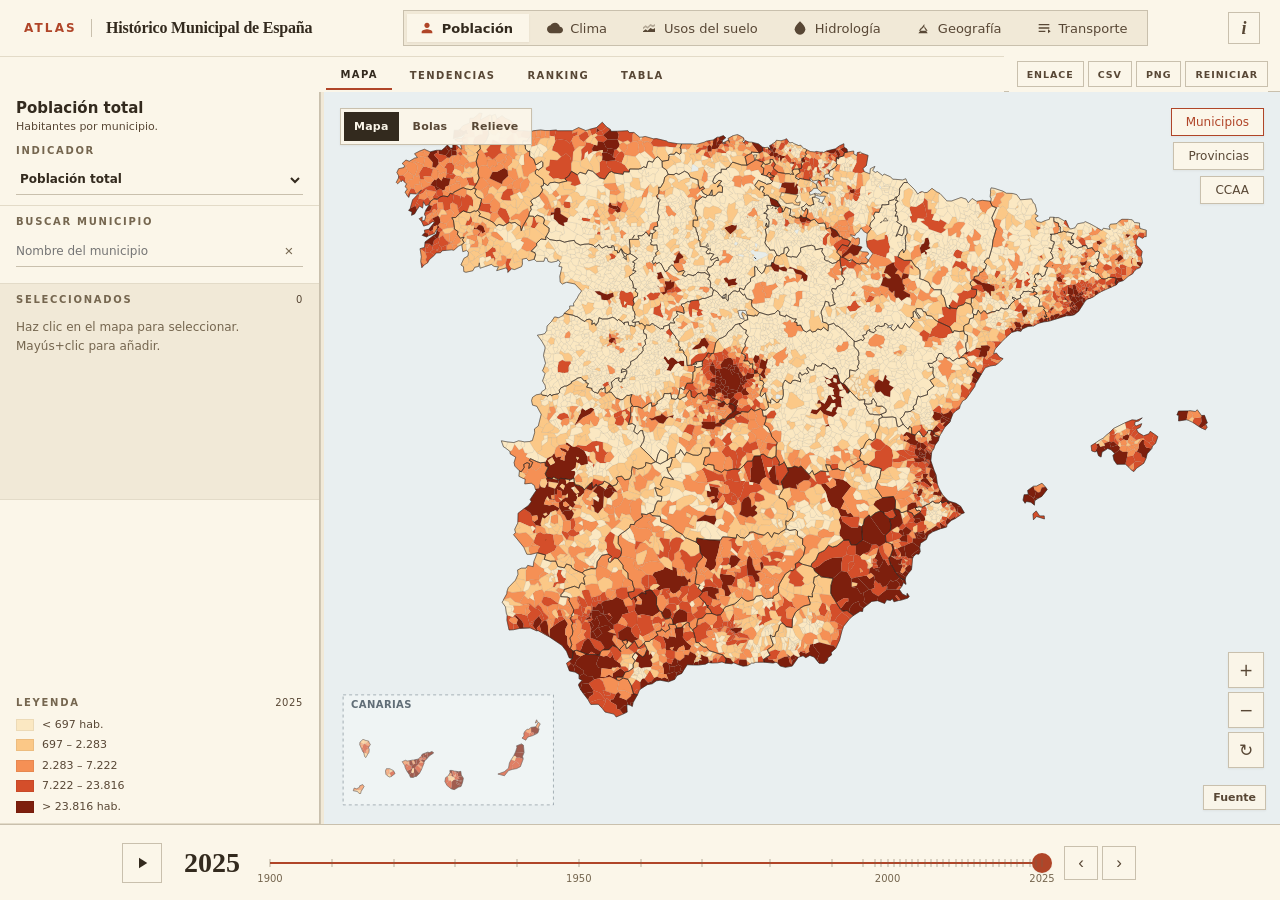
==== visor.html @ b4d03bad "Update spain_municipal from OneDrive (sprint visores 2026-09) Co-Authored-By: Claude Opus 5 (1M cont" ====
<!DOCTYPE html>
<html lang="es">
<head>
<meta charset="UTF-8">
<meta name="robots" content="noindex,nofollow,noarchive">
<meta name="viewport" content="width=device-width, initial-scale=1.0">
<title>Atlas Histórico Municipal de España</title>
<link rel="icon" href="data:,">
<link rel="stylesheet" href="css/styles.css?v=20260906i">
<script src="vendor/d3.v7.min.js?v=20260906i"></script>
<script src="vendor/topojson-client.min.js?v=20260906i"></script>
</head>
<body>

<!-- Top bar with category tabs -->
<header class="topbar">
    <div class="topbar-left">
        <div class="brand">
            <span class="brand-mark">ATLAS</span>
            <span class="brand-divider"></span>
            <span class="brand-title">Histórico Municipal de España</span>
        </div>
    </div>

    <div class="topbar-center">
        <div class="cat-tabs" id="cat-tabs"></div>
    </div>

    <nav class="topbar-nav" aria-label="Vistas del atlas">
        <button class="nav-btn active" data-tab="map">Mapa</button>
        <button class="nav-btn" data-tab="trends">Tendencias</button>
        <button class="nav-btn" data-tab="ranking">Ranking</button>
        <button class="nav-btn" data-tab="table">Tabla</button>
    </nav>
    <div class="topbar-actions" aria-label="Compartir y exportar">
        <button class="act-btn" id="act-link" type="button" title="Copiar enlace a esta vista (indicador, a&ntilde;o, territorio)">Enlace</button>
        <button class="act-btn" id="act-csv" type="button" title="Descargar en CSV los datos de la vista actual">CSV</button>
        <button class="act-btn" id="act-png" type="button" title="Descargar en PNG el mapa o gr&aacute;fico actual">PNG</button>
        <button class="act-btn" id="act-reset" type="button" title="Volver al estado inicial del atlas">Reiniciar</button>
    </div>
    <button class="info-btn" data-tab="about" type="button" aria-label="Informaci&oacute;n" title="Informaci&oacute;n">i</button>
</header>

<!-- Main layout: sidebar + map -->
<div class="layout">

    <!-- Sidebar -->
    <aside class="sidebar">

        <button class="sheet-toggle" id="sheet-toggle" type="button" aria-expanded="true">Panel de indicadores</button>

        <!-- Indicator list (dynamic per category) -->
        <div class="sidebar-section indicator-section">
            <div class="indicator-name" id="indicator-name">Población total</div>
            <div class="indicator-desc" id="indicator-desc">Habitantes por municipio según censo decenal.</div>
            <div class="kicker">Indicador</div>
            <div class="indicator-list" id="indicator-list"></div>
        </div>

        <div class="sidebar-section search-section">
            <div class="kicker">Buscar municipio</div>
            <div class="muni-search-box">
                <input id="muni-search" type="search" placeholder="Nombre del municipio" autocomplete="off">
                <button id="muni-search-clear" type="button" aria-label="Limpiar b&uacute;squeda">&times;</button>
            </div>
            <div class="muni-search-results" id="muni-search-results"></div>
        </div>

        <!-- Legend -->
        <div class="sidebar-section legend-section" id="legend-section">
            <div class="kicker">Leyenda <span class="kicker-soft" id="legend-year">2011</span></div>
            <div class="legend" id="legend"></div>
        </div>

        <!-- Selection panel -->
        <div class="sidebar-section selection-panel">
            <div class="kicker">
                <span>Seleccionados</span>
                <span class="kicker-soft" id="selection-count">0</span>
            </div>
            <div class="selection-help" id="selection-help">
                Haz clic en el mapa para seleccionar.<br>Mayús+clic para añadir.
            </div>
            <div class="selection-list" id="selection-list"></div>
            <svg class="sel-chart" id="sel-chart"></svg>
            <button class="clear-btn" id="clear-btn" style="display:none">Limpiar selección</button>
        </div>

        <div class="sidebar-section sidebar-footer">
            <div class="source" id="source-footer">
                Fuente: Goerlich &amp; Mas (Ivie–Valencia).<br>
                Series homogéneas 1900–2011.
            </div>
        </div>
    </aside>

    <div class="sidebar-resizer" id="sidebar-resizer" aria-hidden="true"></div>

    <!-- Map -->
    <main class="map-area">
        <svg class="map" id="map"></svg>
        <div class="map-3d" id="map-3d" aria-hidden="true"></div>

        <!-- Loading overlay with progress -->
        <div class="loading" id="loading">
            <div class="loading-title">Atlas Histórico Municipal</div>
            <div class="loading-status" id="loading-status">Cargando datos…</div>
            <div class="loading-bar"><div class="loading-bar-fill" id="loading-bar-fill"></div></div>
        </div>

        <div class="tooltip" id="tooltip"></div>
        <div class="map-source-trigger" id="map-source-trigger" tabindex="0">
            <span>Fuente</span>
            <div class="map-source-panel" id="map-source-panel"></div>
        </div>

        <div class="visual-controls" aria-label="Forma de visualizaci&oacute;n">
            <button class="visual-btn active" id="btn-visual-choropleth" type="button" title="Mapa de pol&iacute;gonos">Mapa</button>
            <button class="visual-btn" id="btn-visual-bubbles" type="button" title="Bolas sin solape">Bolas</button>
            <button class="visual-btn" id="btn-visual-relief" type="button" title="Relieve">Relieve</button>
        </div>

        <div class="zoom-controls" aria-label="Zoom del mapa">
            <button class="zoom-btn" id="zoom-in" type="button" aria-label="Acercar" title="Acercar">+</button>
            <button class="zoom-btn" id="zoom-out" type="button" aria-label="Alejar" title="Alejar">&minus;</button>
            <button class="zoom-btn" id="zoom-reset" type="button" aria-label="Ver toda Espa&ntilde;a" title="Ver toda Espa&ntilde;a">&#8635;</button>
        </div>

        <!-- Map level toggles (bottom-right) -->
        <div class="map-controls">
            <button class="map-btn active" id="btn-mun">Municipios</button>
            <button class="map-btn" id="btn-prov">Provincias</button>
            <button class="map-btn" id="btn-ccaa">CCAA</button>
        </div>
    </main>
</div>

<section class="data-view" id="data-view" aria-label="Vistas anal&iacute;ticas">
    <div class="data-shell">
        <div class="data-head">
            <div class="data-head-main">
                <div class="data-title-row">
                    <div class="kicker data-inline-kicker" id="data-view-kicker">Vista</div>
                    <h1 id="data-view-title">Tendencias</h1>
                    <p id="data-view-desc">Selecciona uno o varios municipios para comparar su evoluci&oacute;n hist&oacute;rica.</p>
                </div>
            </div>
            <div class="data-selection-summary" id="data-selection-summary">Sin municipios seleccionados</div>
        </div>

        <div class="data-panel active" id="panel-trends">
            <div class="trend-workspace" id="trend-workspace">
                <div class="trend-main">
                    <svg class="trend-chart" id="trend-chart"></svg>
                    <div class="data-empty" id="trend-empty">Busca o selecciona municipios en el mapa para ver su evoluci&oacute;n hist&oacute;rica.</div>
                </div>
                <aside class="trend-sidebar" id="trend-sidebar">
                    <button class="trend-sidebar-toggle" id="trend-sidebar-toggle" type="button" aria-label="Ocultar controles" title="Ocultar controles">
                        <span class="toggle-open">Controles</span>
                        <span class="toggle-closed">Opciones</span>
                    </button>
                    <div class="trend-controls" id="trend-controls">
                        <div class="trend-control-block trend-search-block">
                            <div class="kicker">Municipios</div>
                            <div class="muni-search-box compact">
                                <input id="trend-muni-search" type="search" placeholder="Buscar y a&ntilde;adir municipio" autocomplete="off">
                                <button id="trend-muni-search-clear" type="button" aria-label="Limpiar b&uacute;squeda">&times;</button>
                            </div>
                            <div class="muni-search-results trend-search-results" id="trend-muni-results"></div>
                        </div>
                        <div class="trend-control-block trend-indicators-block">
                            <div class="kicker">Indicadores</div>
                            <div class="trend-chip-row" id="trend-indicator-chips"></div>
                        </div>
                        <div class="trend-control-block" id="trend-climate-controls"></div>
                        <div class="trend-control-block" id="trend-land-metric"></div>
                        <div class="trend-control-block" id="trend-layout-controls"></div>
                        <div class="trend-selected-strip" id="trend-selected-munis"></div>
                    </div>
                </aside>
            </div>
        </div>

        <div class="data-panel" id="panel-ranking">
            <div class="data-table-wrap" id="ranking-table"></div>
        </div>

        <div class="data-panel" id="panel-table">
            <div class="data-table-wrap" id="series-table"></div>
        </div>
    </div>
</section>

<!-- Time bar at bottom -->
<footer class="timebar">
    <div class="timebar-inner">
        <button class="play-btn" id="play-btn" aria-label="Reproducir">
            <svg viewBox="0 0 24 24" width="18" height="18"><path d="M8 5v14l11-7z" fill="currentColor"/></svg>
        </button>
        <div class="timebar-year-label" id="timebar-year">2011</div>
        <div class="timeline" id="timeline">
            <div class="timeline-track"></div>
            <div class="timeline-fill" id="timeline-fill"></div>
            <div class="timeline-handle" id="timeline-handle"></div>
            <div class="timeline-ticks" id="timeline-ticks"></div>
        </div>
        <div class="year-step">
            <button class="year-step-btn" id="year-prev" type="button" aria-label="A&ntilde;o anterior" title="A&ntilde;o anterior">&lsaquo;</button>
            <button class="year-step-btn" id="year-next" type="button" aria-label="A&ntilde;o siguiente" title="A&ntilde;o siguiente">&rsaquo;</button>
        </div>
        <div class="timebar-spacer"></div>
    </div>
</footer>

<section class="about-view" id="about-view" aria-label="Informaci&oacute;n del atlas">
    <div class="about-shell">
        <div class="about-intro">
            <div>
                <div class="kicker">Sobre el visor</div>
                <h1>Atlas Hist&oacute;rico Municipal de Espa&ntilde;a</h1>
                <p>Recurso docente y divulgativo, en construcci&oacute;n, para explorar cambios demogr&aacute;ficos, ambientales, territoriales y de infraestructura hist&oacute;rica con alta resoluci&oacute;n espacial. Tambi&eacute;n sirve como laboratorio de an&aacute;lisis cuantitativo hist&oacute;rico y revisi&oacute;n visual de fuentes municipales.</p>
            </div>
            <button class="about-back" type="button" data-tab="map">Volver al mapa</button>
        </div>

        <div class="about-note">
            <strong>Recurso docente y divulgativo desarrollado por Juan Infante-Amate</strong>, Departamento de Historia Econ&oacute;mica, Universidad de Granada. El objetivo original es docente: facilitar la lectura territorial de largo plazo sin sustituir la consulta cr&iacute;tica de las fuentes originales. Si detectas errores, lagunas o quieres proponer nuevos datos municipales, contacta con el autor para incorporarlos a futuras versiones.
        </div>

        <div class="method-panel">
            <div class="method-heading">Fuentes principales</div>
            <div class="method-row">
                <strong>Poblaci&oacute;n y l&iacute;mites</strong>
                <span><strong>Goerlich &amp; Mas / BBVA-Ivie</strong> para series homog&eacute;neas 1900-2011, completadas con <strong>Padr&oacute;n Continuo del INE</strong> hasta 2025. Las capas provincial y auton&oacute;mica se reconstruyen desde la malla municipal actual para evitar huecos por segregaciones recientes.</span>
            </div>
            <div class="method-row">
                <strong>Clima, hidrolog&iacute;a y geograf&iacute;a</strong>
                <span>Variables de <strong>HistoReCo</strong> y elaboraciones municipales asociadas: precipitaci&oacute;n, temperatura, SPEI, hidrolog&iacute;a, altitud, rugosidad, distancias y otros indicadores territoriales.</span>
            </div>
            <div class="method-row">
                <strong>Uso del suelo</strong>
                <span>Capas hist&oacute;ricas <strong>HYDE + LUH2</strong> agregadas a municipio: cultivos, pastos, urbano, bosque y otros usos. Las superficies se suman al pasar a provincias y CCAA.</span>
            </div>
            <div class="method-row">
                <strong>Infraestructuras</strong>
                <span>Transporte separa los <strong>trazados</strong> visibles de calzadas romanas y ferrocarriles de los <strong>indicadores de distancia</strong> a esas redes. Los trazados se leen de <strong>calzadas_romanas.geojson</strong>, <strong>ferrocarril_iberico.geojson</strong>, <strong>ferrocarril_estrecho.geojson</strong> y <strong>ferrocarril_ave.geojson</strong>.</span>
            </div>
        </div>

        <div class="method-panel">
            <div class="method-heading">Información por indicador</div>
            <div class="indicator-info-grid" id="about-indicator-grid"></div>
        </div>

        <div class="about-grid">
            <article class="about-box">
                <div class="about-box-kicker">Metodolog&iacute;a</div>
                <h2>Agregaci&oacute;n territorial</h2>
                <p>Los stocks se suman; porcentajes y distancias se agregan como medias; densidad y cambio poblacional se recalculan con poblaci&oacute;n y &aacute;rea agregadas. Provincias y CCAA se dibujan desde los municipios para que el contorno sea consistente.</p>
            </article>
            <article class="about-box">
                <div class="about-box-kicker">Cobertura</div>
                <h2>Lagunas y municipios recientes</h2>
                <p>Algunos municipios de creaci&oacute;n reciente tienen huecos en a&ntilde;os anteriores. Para indicadores continuos el visor usa el valor observado m&aacute;s cercano cuando no hay interpolaci&oacute;n posible, evitando falsos agujeros visuales; para an&aacute;lisis fino conviene revisar la fecha de creaci&oacute;n municipal.</p>
            </article>
            <article class="about-box">
                <div class="about-box-kicker">Cita sugerida</div>
                <h2>Uso de la herramienta</h2>
                <p>Infante-Amate, J. (2026). <em>Atlas Hist&oacute;rico Municipal de Espa&ntilde;a</em>. Universidad de Granada. Citar tambi&eacute;n las fuentes originales de cada indicador cuando se usen datos o gr&aacute;ficos.</p>
            </article>
            <article class="about-box">
                <div class="about-box-kicker">Pr&oacute;ximas vistas</div>
                <h2>Gr&aacute;ficas y facets</h2>
                <p>La base puede extenderse con climogramas, gr&aacute;ficas temporales, facets por territorio, rankings y paneles comparativos siguiendo el patr&oacute;n del visor de Andaluc&iacute;a.</p>
            </article>
        </div>
    </div>
</section>

<script type="module" src="js/app.js?v=20260906i"></script>
</body>
</html>
---- css/styles.css ----
/* ───────────────────────────────────────────────────────────
   Atlas Histórico Municipal de España
   Estética inspirada en Opportunity Atlas (Harvard/Census)
   ─────────────────────────────────────────────────────────── */

:root {
    /* Cromo tomado de la portada aprobada del visor:
       07_temp/portadas_visores_2026-09/spain_municipal/V1_espana-que-se-vacia.html
       (papel crema con grano, pigmento sepia y sanguina, titulares en EB Garamond).
       Solo el marco es de papel: las ESCALAS DE DATOS (POP_COLORS, CAMBIO_COLORS,
       DISTANCE_COLORS, CLIMATE_*, LINE_COLORS y NO_DATA_COLOR en js/app.js) y los
       colores de las capas de transporte se quedan EXACTAMENTE como estaban. */
    --bg: #fbf6e9;            /* --cal de la portada: paneles y superficies */
    --bg-alt: #f1e9d7;        /* --papel de la portada: fondo hundido y hover */
    --bg-map: #e9eff0;        /* lienzo del mapa (agua/vacio): se queda FRIO a
                                 proposito. El quintil bajo de POP_COLORS (#fbe8c2)
                                 se eligio para leerse sobre este gris-ceniza; en
                                 crema desapareceria. Tampoco es el color de
                                 "sin dato" (ese es NO_DATA_COLOR en js/app.js). */
    --ink: #332a1e;           /* --tinta */
    --ink-soft: #584735;      /* --tinta2 */
    --ink-mute: #75664f;      /* --muted (#8b7a62) asentado: el original da 3,8:1
                                 sobre cal y aqui se usa para texto de 10-12 px */
    --rule: #c9c0ad;          /* --hair (.22 de tinta) resuelto sobre papel */
    --rule-soft: #e3dbc8;
    --accent: #b04528;        /* --sanguina (#b4482a) asentada un 2 % de luminancia
                                 para pasar 4,5:1 como texto sobre papel */
    --accent-strong: #7c2c15; /* --sanguina-osc: hover y estados activos */
    --accent-soft: #e4c8b4;   /* sanguina al 20 % sobre papel: bordes y rellenos */
    --accent-wash: rgba(176,69,40,0.07); /* velo de sanguina para hover/activo */
    --shadow-sm: 0 1px 2px rgba(51,42,30,0.06);
    --shadow-md: 0 4px 14px rgba(51,42,30,0.12);

    --topbar-h: 92px;
    --topbar-main-h: 56px;
    --timebar-h: 76px;
    --sidebar-w: 320px;

    /* Voz tipografica de la portada. El visor no pide ninguna hoja de fuentes
       (ni Google Fonts ni @font-face) y no se le anade ninguna peticion nueva:
       las familias de la portada encabezan la pila y, si no estan instaladas,
       se cae en Georgia (titulares) y en la sans del sistema (interfaz).
       De la pila de la portada se deja fuera a proposito Gill Sans MT: su
       cifra 1 es un palo sin base y en las tablas de poblacion se confunde
       con I/l (probado: "1.731.649" y el puesto "11" del ranking). */
    --font-sans: 'Alegreya Sans', 'Inter', system-ui, -apple-system, BlinkMacSystemFont, 'Segoe UI', sans-serif;
    --font-serif: 'EB Garamond', 'Source Serif Pro', Garamond, Georgia, 'Times New Roman', serif;
}

* { box-sizing: border-box; }
html, body {
    margin: 0; padding: 0;
    height: 100%;
    font-family: var(--font-sans);
    color: var(--ink);
    background: var(--bg-alt);
    font-size: 14px;
    line-height: 1.5;
    -webkit-font-smoothing: antialiased;
    overflow: hidden;
}

/* ── Topbar ── */
.topbar {
    position: fixed;
    top: 0; left: 0; right: 0;
    height: var(--topbar-h);
    display: flex;
    align-items: flex-start;
    padding: 0 60px 0 24px;
    background: var(--bg);
    border-bottom: 1px solid var(--rule);
    z-index: 50;
    gap: 18px;
}
.topbar-left { display: flex; align-items: center; flex: 0 0 auto; min-width: 236px; height: var(--topbar-main-h); }
.topbar-center { display: flex; justify-content: center; align-items: center; flex: 1 1 0; height: var(--topbar-main-h); }
.topbar-center { min-width: 0; overflow: hidden; }
.topbar-nav {
    position: absolute;
    top: var(--topbar-main-h);
    left: 0;
    right: 62px;
    height: calc(var(--topbar-h) - var(--topbar-main-h));
    display: flex;
    align-items: center;
    gap: 4px;
    justify-content: center;
    min-width: 112px;
    background: var(--bg);
    border-top: 1px solid var(--rule-soft);
}
.info-btn {
    position: absolute;
    top: 12px;
    right: 20px;
    width: 32px;
    height: 32px;
    border-radius: 0;
    border: 1px solid var(--rule);
    background: var(--bg);
    color: var(--ink-soft);
    font-family: Georgia, serif;
    font-size: 18px;
    font-style: italic;
    font-weight: 700;
    line-height: 1;
    cursor: pointer;
}
.info-btn:hover,
.info-btn.active {
    color: var(--accent);
    border-color: var(--accent-soft);
    background: var(--accent-wash);
}

.brand { display: flex; align-items: center; gap: 14px; }
.brand-mark {
    font-weight: 700;
    font-size: 12px;
    letter-spacing: 0.18em;
    color: var(--accent);
}
.brand-divider {
    width: 1px; height: 18px; background: var(--rule);
}
.brand-title {
    font-family: var(--font-serif);
    font-weight: 600;
    font-size: 16px;
    letter-spacing: -0.012em;
    color: var(--ink);
}
.cat-tabs {
    display: flex;
    gap: 6px;
    background: var(--bg-alt);
    border: 1px solid var(--rule);
    border-radius: 0;
    padding: 3px;
    min-width: 0;
    max-width: 100%;
    overflow-x: auto;
    scrollbar-width: none;
}
.cat-tabs::-webkit-scrollbar { display: none; }
.cat-tab {
    appearance: none;
    background: transparent;
    border: none;
    padding: 6px 16px 6px 12px;
    display: flex;
    align-items: center;
    gap: 7px;
    font-family: var(--font-sans);
    font-size: 13px;
    font-weight: 500;
    color: var(--ink-soft);
    cursor: pointer;
    border-radius: 0;
    transition: all 0.15s;
    white-space: nowrap;
}
.cat-tab:hover { color: var(--ink); }
.cat-tab.active {
    background: var(--bg);
    color: var(--ink);
    box-shadow: var(--shadow-sm);
    font-weight: 600;
}
.cat-tab.active .cat-icon {
    color: var(--accent);
}
.cat-tab .cat-icon {
    width: 16px;
    height: 16px;
    flex-shrink: 0;
}
.cat-tab.disabled {
    opacity: 0.45;
    cursor: not-allowed;
}
.cat-tab.disabled:hover { color: var(--ink-soft); }

.nav-btn {
    appearance: none;
    background: transparent;
    border: none;
    padding: 9px 14px 8px;
    font-family: var(--font-sans);
    font-size: 10px;
    font-weight: 700;
    letter-spacing: 0.14em;
    text-transform: uppercase;
    color: var(--ink-soft);
    cursor: pointer;
    border-radius: 0;
    transition: all 0.15s;
}
.nav-btn:hover { color: var(--ink); background: var(--bg-alt); }
.nav-btn.active { color: var(--ink); border-bottom: 2px solid var(--accent); border-radius: 0; }

/* ── Layout ── */
.layout {
    position: fixed;
    top: var(--topbar-h);
    left: 0; right: 0;
    bottom: var(--timebar-h);
    display: flex;
}
body.show-about .layout,
body.show-about .timebar,
body.show-about .data-view,
body.show-data .layout {
    display: none;
}

/* ── Sidebar ── */
.sidebar {
    width: var(--sidebar-w);
    background: var(--bg);
    border-right: 1px solid var(--rule);
    overflow-y: auto;
    display: flex;
    flex-direction: column;
}
.indicator-section { order: 1; }
.search-section { order: 2; }
.selection-panel { order: 3; }
.legend-section {
    order: 4;
    margin-top: auto;
}
.sidebar-footer { order: 5; }
.sidebar-resizer {
    width: 8px;
    margin-left: -4px;
    cursor: col-resize;
    z-index: 12;
    background: transparent;
    flex: 0 0 8px;
}
.sidebar-resizer::after {
    content: "";
    display: block;
    width: 1px;
    height: 100%;
    margin: 0 auto;
    background: var(--rule);
    opacity: 0.85;
}
.sidebar-resizer:hover::after,
body.resizing-sidebar .sidebar-resizer::after {
    width: 2px;
    background: var(--accent);
}
body.resizing-sidebar {
    cursor: col-resize;
    user-select: none;
}
.sidebar-section {
    padding: 8px 16px;
    border-bottom: 1px solid var(--rule-soft);
}
.sidebar-section:last-child { border-bottom: none; }
.kicker {
    font-size: 10px;
    letter-spacing: 0.17em;
    text-transform: uppercase;
    color: var(--ink-mute);
    font-weight: 600;
    margin-bottom: 7px;
    display: flex;
    justify-content: space-between;
    align-items: center;
}
.kicker-soft {
    color: var(--ink-soft);
    font-weight: 500;
    letter-spacing: 0.06em;
}

/* (Cards anteriores eliminadas — categorías ahora viven en el top bar) */

/* ── Indicator list ── */
.indicator-list {
    display: flex;
    flex-direction: column;
    gap: 2px;
    margin-bottom: 2px;
}
.indicator-select {
    width: 100%;
    height: 30px;
    border: 0;
    border-bottom: 1px solid var(--rule);
    background: var(--bg);
    color: var(--ink);
    font-family: var(--font-sans);
    font-size: 12px;
    font-weight: 700;
    padding: 0 24px 0 0;
    outline: none;
}
.indicator-select:focus {
    border-color: var(--accent);
    box-shadow: none;
}
.transport-mode-toggle {
    display: grid;
    grid-template-columns: 1fr 1fr;
    gap: 4px;
    margin-bottom: 6px;
    padding: 3px;
    background: var(--bg-alt);
    border: 1px solid var(--rule);
}
.transport-mode-btn {
    appearance: none;
    border: 0;
    background: transparent;
    color: var(--ink-soft);
    font-family: var(--font-sans);
    font-size: 11px;
    font-weight: 800;
    min-height: 28px;
    cursor: pointer;
}
.transport-mode-btn:hover {
    color: var(--ink);
}
.transport-mode-btn.active {
    background: var(--bg);
    color: var(--ink);
    box-shadow: var(--shadow-sm);
}
.land-metric-inline {
    margin-top: 10px;
}
.ind-row {
    display: flex; align-items: center; gap: 9px;
    padding: 5px 8px;
    font-size: 13px;
    color: var(--ink-soft);
    cursor: pointer;
    border-radius: 0;
    transition: background 0.15s;
}
.ind-row:hover { background: var(--bg-alt); }
.ind-radio {
    width: 14px; height: 14px;
    border-radius: 0;
    border: 1.5px solid var(--ink-mute);
    flex-shrink: 0;
    background: var(--bg);
    position: relative;
    transition: all 0.15s;
}
.ind-row.active .ind-radio {
    border-color: var(--accent);
}
.ind-row.active .ind-radio::after {
    content: "";
    position: absolute;
    inset: 2px;
    border-radius: 0;
    background: var(--accent);
}
.ind-row.active { color: var(--ink); font-weight: 500; }

.ind-checkbox {
    width: 14px; height: 14px;
    border-radius: 0;
    border: 1.5px solid var(--ink-mute);
    flex-shrink: 0;
    background: var(--bg);
    position: relative;
    transition: all 0.15s;
}
.ind-row.active .ind-checkbox {
    border-color: var(--accent);
    background: var(--accent);
}
.ind-row.active .ind-checkbox::after {
    content: "";
    position: absolute;
    left: 3px; top: 0px;
    width: 4px; height: 8px;
    border: solid white;
    border-width: 0 2px 2px 0;
    transform: rotate(45deg);
}

.ind-row.disabled {
    opacity: 0.55;
    cursor: not-allowed;
}
.ind-row.disabled:hover { background: transparent; }

.indicator-name {
    font-family: var(--font-sans);
    font-size: 15px;
    font-weight: 800;
    line-height: 1.18;
    color: var(--ink);
    margin: 0 0 2px;
}
.indicator-desc {
    font-size: 11px;
    color: var(--ink-soft);
    line-height: 1.35;
    margin-bottom: 8px;
}
.muni-search-box {
    border: 0;
    border-bottom: 1px solid var(--rule);
    height: 32px;
}
.muni-search-box input {
    padding-left: 0;
    font-size: 12px;
}
.muni-search-box button {
    border-left: 0;
    width: 28px;
}

/* ── Legend ── */
.legend {
    display: flex;
    flex-direction: column;
    gap: 4px;
}
.legend-row {
    display: flex; align-items: center; gap: 8px;
    font-size: 11px;
    color: var(--ink-soft);
}
.legend-swatch {
    width: 18px; height: 12px;
    border: 1px solid rgba(0,0,0,0.06);
    flex-shrink: 0;
}
.legend-line {
    width: 22px; height: 0;
    flex-shrink: 0;
    border-top-width: 2px;
    border-top-style: solid;
}
.legend-line.ov-roman { border-top: 2px dashed #f2b86b; }
.legend-line.ov-rail-iberian { border-top: 2px solid #4da3ff; }
.legend-line.ov-rail-narrow { border-top: 2px dashed #55d59a; }
.legend-line.ov-rail-hsr { border-top: 2.5px solid #ff6b6b; }

/* ── Selection panel ── */
.selection-panel { background: var(--bg-alt); }
.selection-help {
    font-size: 12px;
    color: var(--ink-mute);
    line-height: 1.6;
    padding: 4px 0;
}
.selection-list {
    display: flex; flex-direction: column;
    gap: 3px;
    margin-bottom: 5px;
    max-height: 118px;
    overflow-y: auto;
}
.selection-item {
    display: flex; align-items: center; gap: 6px;
    font-size: 12px;
    padding: 3px 0;
}
.selection-dot {
    width: 9px; height: 9px;
    border-radius: 50%;
    flex-shrink: 0;
}
.selection-name {
    flex: 1;
    overflow: hidden;
    text-overflow: ellipsis;
    white-space: nowrap;
    font-weight: 500;
}
.selection-value {
    color: var(--ink-mute);
    font-variant-numeric: tabular-nums;
}
.selection-remove {
    appearance: none;
    width: 22px;
    height: 22px;
    border: 1px solid transparent;
    border-radius: 0;
    background: transparent;
    color: var(--ink-mute);
    cursor: pointer;
    padding: 0;
    font-size: 16px;
    line-height: 1;
    flex: 0 0 auto;
}
.selection-remove:hover {
    color: var(--accent-strong);
    border-color: var(--accent-soft);
    background: var(--accent-wash);
}
.sel-chart {
    width: 100%;
    height: 126px;
    display: block;
    margin-top: 4px;
}

.clear-btn {
    appearance: none;
    background: transparent;
    border: 1px solid var(--rule);
    border-radius: 0;
    padding: 4px 8px;
    font-family: var(--font-sans);
    font-size: 11px;
    color: var(--ink-soft);
    cursor: pointer;
    margin-top: 5px;
}
.clear-btn:hover { color: var(--accent); border-color: var(--accent); }

/* ── Map area ── */
.map-area {
    flex: 1;
    position: relative;
    background: var(--bg-map);
    overflow: hidden;
}
.map {
    width: 100%; height: 100%;
    display: block;
    cursor: default;
    background: var(--bg-map);
}
.map-3d {
    position: absolute;
    inset: 0;
    display: none;
    z-index: 6;
    pointer-events: none;
}
.map-area.visual-relief .map-3d {
    display: block;
    pointer-events: auto;
}
.map-3d canvas {
    display: block;
    width: 100%;
    height: 100%;
}
.map-3d-status {
    position: absolute;
    left: 18px;
    bottom: 18px;
    background: rgba(251, 246, 233, 0.94);
    border: 1px solid var(--rule);
    color: var(--ink-soft);
    font-size: 11px;
    font-weight: 700;
    padding: 7px 9px;
    box-shadow: var(--shadow-sm);
}
.map-background {
    fill: var(--bg-map);
}
.map .country-fill {
    fill: #e7ece9;
    stroke: rgba(43, 58, 66, 0.28);
    stroke-width: 0.7;
    pointer-events: none;
    vector-effect: non-scaling-stroke;
}
.map.climate-mode .country-fill {
    fill: #efe5ca;
}
.map.visual-relief .country-fill {
    opacity: 0;
}
.map .municipio {
    fill-rule: evenodd;
    stroke: rgba(68, 54, 38, 0.22);
    stroke-width: 0.28;
    stroke-linejoin: round;
    transition: stroke 0.1s, stroke-width 0.1s;
    vector-effect: non-scaling-stroke;
    cursor: pointer;
}
.map .provincia-fill,
.map .ccaa-fill {
    fill-rule: evenodd;
    stroke: rgba(68, 54, 38, 0.48);
    stroke-width: 0.75;
    stroke-linejoin: round;
    transition: stroke 0.1s, stroke-width 0.1s;
    vector-effect: non-scaling-stroke;
    cursor: pointer;
}
.map .ccaa-fill {
    stroke-width: 1;
}
.map .layer-bubbles,
.map .layer-relief {
    display: none;
}
.map.visual-bubbles .layer-bubbles,
.map.visual-relief .layer-relief {
    display: block;
}
.map.visual-bubbles .municipio,
.map.visual-bubbles .provincia-fill,
.map.visual-bubbles .ccaa-fill {
    fill: rgba(255, 255, 255, 0.42);
    fill-opacity: 0.45;
    stroke: rgba(88, 99, 106, 0.18);
    pointer-events: none;
}
.map.visual-relief .municipio,
.map.visual-relief .provincia-fill,
.map.visual-relief .ccaa-fill {
    fill: rgba(255, 255, 255, 0.06);
    fill-opacity: 0.08;
    stroke: rgba(88, 99, 106, 0.05);
    pointer-events: none;
}
.map.visual-relief .layer-municipios,
.map.visual-relief .layer-provincias-fill,
.map.visual-relief .layer-ccaa-fill,
.map.visual-relief .layer-boundaries,
.map.visual-relief .layer-insets {
    opacity: 0;
}
.map .bubble-symbol {
    cursor: pointer;
    fill-opacity: 0.78;
    stroke: rgba(255, 255, 255, 0.84);
    stroke-width: 0.75;
    vector-effect: non-scaling-stroke;
}
.map .bubble-symbol:hover {
    stroke: var(--ink);
    stroke-width: 1.8;
    fill-opacity: 0.95;
}
.map .bubble-symbol.selected {
    stroke: var(--accent);
    stroke-width: 2.2;
    fill-opacity: 0.98;
}
.map .municipio:hover {
    stroke: var(--ink);
    stroke-width: 1.6;
}
.map .provincia-fill:hover,
.map .ccaa-fill:hover {
    stroke: var(--ink);
    stroke-width: 1.8;
}
.map .municipio.selected {
    stroke: var(--accent);
    stroke-width: 1.8;
}
.map.climate-mode .municipio {
    stroke: rgba(255, 255, 255, 0.2);
    stroke-width: 0.22;
}
.map.climate-mode .provincia-line {
    stroke: rgba(43, 58, 66, 0.48);
    stroke-width: 0.95;
}
.map.climate-mode .ccaa-line {
    stroke: rgba(35, 45, 52, 0.68);
    stroke-width: 1.2;
}
.map .provincia-line {
    fill: none;
    stroke: rgba(40,30,25,0.55);
    stroke-width: 0.9;
    stroke-linejoin: round;
    pointer-events: none;
    vector-effect: non-scaling-stroke;
}
.map .ccaa-line {
    fill: none;
    stroke: rgba(40,30,25,0.72);
    stroke-width: 1.25;
    stroke-linejoin: round;
    pointer-events: none;
    vector-effect: non-scaling-stroke;
}
.map .layer-provincias-fill,
.map .layer-ccaa-fill,
.map .ccaa-line {
    display: none;
}
.map.view-prov .layer-municipios,
.map.view-prov .layer-ccaa-fill,
.map.view-ccaa .layer-municipios,
.map.view-ccaa .layer-provincias-fill,
.map.view-ccaa .provincia-line {
    display: none;
}
.map.view-prov .layer-provincias-fill,
.map.view-ccaa .layer-ccaa-fill,
.map.view-ccaa .ccaa-line {
    display: block;
}
.map.view-prov .provincia-line {
    stroke: rgba(40,30,25,0.75);
    stroke-width: 1;
}
.map .inset-frame {
    fill: rgba(255, 255, 255, 0.28);
    stroke: rgba(75, 92, 105, 0.55);
    stroke-width: 0.8;
    stroke-dasharray: 3 3;
    pointer-events: none;
    vector-effect: non-scaling-stroke;
}
.map .inset-label {
    fill: rgba(55, 70, 82, 0.78);
    font-size: 10px;
    font-weight: 600;
    letter-spacing: 0.04em;
    text-transform: uppercase;
    pointer-events: none;
}
.map .ov-roman, .map .ov-rail-iberian, .map .ov-rail-narrow, .map .ov-rail-hsr {
    fill: none;
    pointer-events: stroke;
    vector-effect: non-scaling-stroke;
    mix-blend-mode: normal;
    cursor: help;
}
.map .ov-roman {
    stroke: #f2b86b;
    stroke-width: 3.1;
    stroke-dasharray: 4 3;
    opacity: 1;
}
.map .ov-rail-iberian {
    stroke: #4da3ff;
    stroke-width: 2.7;
    opacity: 1;
}
.map .ov-rail-narrow {
    stroke: #55d59a;
    stroke-width: 2.35;
    stroke-dasharray: 3 2;
    opacity: 1;
}
.map .ov-rail-hsr {
    stroke: #ff6b6b;
    stroke-width: 3.2;
    opacity: 1;
}
.map.route-mode .municipio,
.map.route-mode .provincia-fill,
.map.route-mode .ccaa-fill {
    pointer-events: none;
}
.map.route-mode .municipio {
    stroke: rgba(255,255,255,0.52);
    stroke-width: 0.34;
}
.map.route-mode .municipio.selected {
    fill: rgba(192, 57, 43, 0.18);
    stroke: var(--accent);
    stroke-width: 1.8;
}
.map.route-mode .provincia-line {
    stroke: rgba(255,255,255,0.78);
    stroke-width: 1.05;
}
.map.route-mode .ccaa-line {
    stroke: rgba(255,255,255,0.9);
    stroke-width: 1.35;
}

/* ── Map controls ── */
.visual-controls {
    position: absolute;
    top: 16px;
    left: 16px;
    display: flex;
    gap: 4px;
    z-index: 9;
    background: rgba(251, 246, 233, 0.94);
    border: 1px solid var(--rule);
    box-shadow: var(--shadow-sm);
    padding: 3px;
}
.visual-btn {
    appearance: none;
    border: 0;
    background: transparent;
    color: var(--ink-soft);
    font-family: var(--font-sans);
    font-size: 11px;
    font-weight: 750;
    letter-spacing: 0.02em;
    line-height: 1;
    min-height: 29px;
    min-width: 54px;
    padding: 0 10px;
    cursor: pointer;
}
.visual-btn:hover {
    color: var(--ink);
    background: var(--bg-alt);
}
.visual-btn.active {
    background: var(--ink);
    color: var(--bg);
}
.visual-btn:disabled {
    opacity: 0.42;
    cursor: not-allowed;
}
.visual-btn:disabled:hover {
    color: var(--ink-soft);
    background: transparent;
}

.map-controls {
    position: absolute;
    top: 16px; right: 16px;
    display: flex; flex-direction: column; gap: 6px;
    align-items: flex-end;
    z-index: 9;
}
.map-btn {
    appearance: none;
    background: var(--bg);
    border: 1px solid var(--rule);
    border-radius: 0;
    padding: 6px 14px;
    font-family: var(--font-sans);
    font-size: 12px;
    font-weight: 500;
    color: var(--ink-soft);
    cursor: pointer;
    box-shadow: var(--shadow-sm);
    transition: all 0.15s;
}
.map-btn:hover { color: var(--ink); border-color: var(--ink-soft); }
.map-btn.active { color: var(--accent); border-color: var(--accent); }

/* ── Tooltip ── */
.tooltip {
    position: absolute;
    pointer-events: none;
    background: var(--bg);
    border: 1px solid var(--rule);
    border-radius: 0;
    padding: 10px 12px;
    box-shadow: var(--shadow-md);
    font-size: 12px;
    color: var(--ink);
    z-index: 30;
    opacity: 0;
    transform: translate(-50%, calc(-100% - 12px));
    transition: opacity 0.1s;
    min-width: 160px;
    max-width: 240px;
}
.tooltip.visible { opacity: 1; }
.tooltip-name {
    font-family: var(--font-serif);
    font-size: 14px;
    font-weight: 600;
    margin-bottom: 4px;
}
.tooltip-meta {
    font-size: 10px;
    color: var(--ink-mute);
    text-transform: uppercase;
    letter-spacing: 0.06em;
    margin-bottom: 6px;
}
.tooltip-value {
    display: flex; justify-content: space-between;
    font-size: 12px;
    color: var(--ink-soft);
    padding-top: 4px;
    border-top: 1px solid var(--rule-soft);
}
.tooltip-value strong { color: var(--ink); font-weight: 600; margin-left: 10px; }

/* ── Loading overlay ── */
.loading {
    position: absolute;
    inset: 0;
    display: flex;
    flex-direction: column;
    align-items: center;
    justify-content: center;
    background: var(--bg-map);
    color: var(--ink);
    z-index: 20;
    transition: opacity 0.3s;
    gap: 14px;
}
.loading.hidden { opacity: 0; pointer-events: none; }
.loading-title {
    font-family: var(--font-serif);
    font-size: 22px;
    font-weight: 600;
    color: var(--ink);
}
.loading-status {
    font-size: 12px;
    color: var(--ink-soft);
    letter-spacing: 0.04em;
    min-height: 16px;
}
.loading-bar {
    width: 280px;
    height: 3px;
    background: var(--rule);
    border-radius: 0;
    overflow: hidden;
}
.loading-bar-fill {
    height: 100%;
    width: 0%;
    background: var(--accent);
    transition: width 0.2s ease-out;
}

/* ── Timebar ── */
.timebar {
    position: fixed;
    bottom: 0; left: 0; right: 0;
    height: var(--timebar-h);
    background: var(--bg);
    border-top: 1px solid var(--rule);
    display: flex;
    align-items: center;
    justify-content: center;
    z-index: 40;
}
.timebar-inner {
    width: 100%;
    max-width: 1100px;
    display: grid;
    grid-template-columns: auto auto 1fr auto;
    align-items: center;
    gap: 22px;
    padding: 0 32px;
}
.play-btn {
    appearance: none;
    width: 40px; height: 40px;
    border: 1px solid var(--rule);
    border-radius: 0;
    background: var(--bg);
    color: var(--ink);
    cursor: pointer;
    display: flex; align-items: center; justify-content: center;
    transition: all 0.15s;
    flex-shrink: 0;
}
.play-btn:hover { border-color: var(--accent); color: var(--accent); }

.timebar-year-label {
    font-family: var(--font-serif);
    font-size: 28px;
    font-weight: 600;
    color: var(--ink);
    line-height: 1;
    min-width: 64px;
    flex-shrink: 0;
}

.timeline {
    height: 40px;
    position: relative;
    cursor: pointer;
    user-select: none;
}
.timeline-track {
    position: absolute;
    top: 50%; left: 0; right: 0;
    height: 2px;
    background: var(--rule);
    transform: translateY(-50%);
}
.timeline-fill {
    position: absolute;
    top: 50%; left: 0;
    height: 2px;
    background: var(--accent);
    transform: translateY(-50%);
    width: 0;
}
.timeline-handle {
    position: absolute;
    top: 50%;
    width: 14px; height: 14px;
    background: var(--accent);
    border-radius: 50%;
    transform: translate(-50%, -50%);
    left: 0;
    box-shadow: var(--shadow-sm);
    pointer-events: none;
}
.timeline-ticks {
    position: absolute;
    top: 0; left: 0; right: 0; height: 100%;
    pointer-events: none;
}
.timeline-tick {
    position: absolute;
    top: 50%;
    width: 1px; height: 8px;
    background: var(--ink-mute);
    transform: translate(-50%, -50%);
    opacity: 0.5;
}
.timeline-tick-label {
    position: absolute;
    top: calc(50% + 8px);
    transform: translateX(-50%);
    font-size: 10px;
    color: var(--ink-mute);
    white-space: nowrap;
}
.timebar-spacer { width: 0; }

.timebar.disabled { opacity: 0.4; pointer-events: none; }

/* ── Sidebar footer ── */
.sidebar-footer {
    margin-top: auto;
    background: var(--bg-alt);
    display: none;
}
.source {
    font-size: 11px;
    color: var(--ink-mute);
    line-height: 1.5;
}
.map-source-trigger {
    position: absolute;
    right: 14px;
    bottom: 14px;
    z-index: 8;
    background: rgba(251,246,233,0.92);
    border: 1px solid var(--rule);
    color: var(--ink-soft);
    font-size: 11px;
    font-weight: 700;
    line-height: 1;
    padding: 6px 9px;
    box-shadow: var(--shadow-sm);
    cursor: default;
}
.map-source-trigger:hover,
.map-source-trigger:focus {
    color: var(--accent);
    border-color: var(--accent-soft);
    outline: none;
}
.map-source-panel {
    position: absolute;
    right: 0;
    bottom: calc(100% + 8px);
    display: none;
    width: min(460px, calc(100vw - 40px));
    max-height: 310px;
    overflow: auto;
    background: rgba(251,246,233,0.98);
    border: 1px solid var(--rule);
    box-shadow: var(--shadow-md);
    color: var(--ink-soft);
    font-size: 11px;
    font-weight: 400;
    line-height: 1.55;
    padding: 12px 13px;
}
.map-source-trigger:hover .map-source-panel,
.map-source-trigger:focus .map-source-panel,
.map-source-trigger:focus-within .map-source-panel {
    display: block;
}
.map-source-panel strong {
    color: var(--ink);
}
.map-source-panel .detail-kicker {
    font-size: 9px;
    letter-spacing: 0.14em;
    text-transform: uppercase;
    color: var(--ink-mute);
    font-weight: 800;
    margin: 8px 0 2px;
}
.source-about-link {
    margin-top: 10px;
    border: 1px solid var(--rule);
    background: var(--bg-alt);
    color: var(--ink-soft);
    font-family: var(--font-sans);
    font-size: 11px;
    font-weight: 700;
    padding: 6px 8px;
    cursor: pointer;
}
.source-about-link:hover {
    color: var(--accent);
    border-color: var(--accent-soft);
}

.search-section {
    position: relative;
}
.muni-search-box {
    display: flex;
    align-items: center;
    border: 0;
    border-bottom: 1px solid var(--rule);
    background: var(--bg);
    height: 31px;
}
.muni-search-box input {
    flex: 1;
    min-width: 0;
    border: 0;
    outline: 0;
    padding: 0;
    font-family: var(--font-sans);
    font-size: 12px;
    background: transparent;
    color: var(--ink);
}
.muni-search-box button {
    width: 28px;
    height: 100%;
    border: 0;
    background: transparent;
    color: var(--ink-mute);
    cursor: pointer;
    font-size: 15px;
}
.muni-search-box button:hover {
    color: var(--accent);
}
.muni-search-results {
    margin-top: 8px;
    display: grid;
    gap: 4px;
}
.muni-search-result {
    width: 100%;
    border: 1px solid var(--rule-soft);
    background: var(--bg);
    padding: 7px 8px;
    text-align: left;
    cursor: pointer;
    font-family: var(--font-sans);
}
.muni-search-result:hover {
    border-color: var(--accent-soft);
    background: var(--bg-alt);
}
.muni-search-result.active {
    border-color: var(--accent-soft);
    background: var(--accent-wash);
}
.muni-search-result strong {
    display: block;
    font-size: 12px;
    color: var(--ink);
}
.muni-search-result span {
    display: block;
    font-size: 10px;
    color: var(--ink-mute);
}

/* Data views */
.data-view {
    display: none;
    position: fixed;
    top: var(--topbar-h);
    left: 0;
    right: 0;
    bottom: var(--timebar-h);
    overflow: auto;
    background: var(--bg);
    padding: 12px 12px 18px;
}
body.show-data .data-view {
    display: block;
}
.data-shell {
    width: min(100%, 1560px);
    margin: 0 auto;
}
.data-head {
    display: flex;
    justify-content: space-between;
    align-items: center;
    gap: 12px;
    border-bottom: 1px solid var(--rule);
    padding-bottom: 8px;
    margin-bottom: 10px;
}
.data-head-main {
    min-width: 0;
    flex: 1 1 auto;
}
.data-title-row {
    display: flex;
    align-items: baseline;
    flex-wrap: wrap;
    gap: 8px;
    min-width: 0;
}
.data-inline-kicker {
    margin: 0;
    flex: 0 0 auto;
}
.data-head h1 {
    margin: 0;
    font-family: var(--font-sans);
    font-size: 15px;
    font-weight: 800;
    line-height: 1.15;
}
.data-head p {
    margin: 0;
    color: var(--ink-soft);
    font-size: 12px;
    line-height: 1.25;
    overflow: hidden;
    text-overflow: ellipsis;
    white-space: nowrap;
}
.data-head-actions {
    flex: 0 1 380px;
    min-width: 250px;
}
.trend-head-indicators {
    display: flex;
    align-items: center;
    gap: 8px;
}
.trend-head-indicators[hidden] {
    display: none;
}
.data-head-label {
    flex: 0 0 auto;
    color: var(--ink-mute);
    font-size: 10px;
    font-weight: 800;
    letter-spacing: 0.12em;
    text-transform: uppercase;
}
.trend-head-indicators .trend-chip-row {
    flex: 1 1 auto;
}
.data-selection-summary {
    flex: 0 0 auto;
    max-width: 280px;
    color: var(--ink-soft);
    font-size: 12px;
    line-height: 1.25;
    text-align: right;
    overflow: hidden;
    text-overflow: ellipsis;
    white-space: nowrap;
}
.data-panel {
    display: none;
}
.data-panel.active {
    display: block;
}
.trend-workspace {
    display: grid;
    grid-template-columns: minmax(0, 1fr) 274px;
    gap: 16px;
    align-items: stretch;
    min-height: calc(100vh - var(--topbar-h) - var(--timebar-h) - 126px);
}
.trend-workspace.controls-collapsed {
    grid-template-columns: minmax(0, 1fr) 42px;
}
.trend-main {
    position: relative;
    min-width: 0;
}
.trend-sidebar {
    position: sticky;
    top: 0;
    align-self: start;
    border-left: 1px solid var(--rule);
    background: rgba(251,246,233,0.98);
    min-height: 430px;
    max-height: calc(100vh - var(--topbar-h) - var(--timebar-h) - 86px);
    overflow: visible;
}
.trend-controls {
    display: grid;
    gap: 9px;
    padding: 38px 0 12px 14px;
}
.trend-workspace.controls-collapsed .trend-controls {
    display: none;
}
.trend-sidebar-toggle {
    appearance: none;
    position: absolute;
    top: 0;
    left: -1px;
    width: 100%;
    min-height: 32px;
    border: 1px solid var(--rule);
    background: var(--bg);
    color: var(--ink-soft);
    font-family: var(--font-sans);
    font-size: 10px;
    font-weight: 800;
    letter-spacing: 0.12em;
    text-transform: uppercase;
    cursor: pointer;
    z-index: 3;
}
.trend-sidebar-toggle:hover {
    color: var(--accent);
    border-color: var(--accent-soft);
}
.trend-sidebar-toggle .toggle-closed {
    display: none;
}
.trend-workspace.controls-collapsed .trend-sidebar {
    min-height: 430px;
}
.trend-workspace.controls-collapsed .trend-sidebar-toggle {
    top: 0;
    bottom: 0;
    min-height: 430px;
    writing-mode: vertical-rl;
    transform: rotate(180deg);
}
.trend-workspace.controls-collapsed .trend-sidebar-toggle .toggle-open {
    display: none;
}
.trend-workspace.controls-collapsed .trend-sidebar-toggle .toggle-closed {
    display: inline;
}
.trend-control-block {
    min-width: 0;
}
.muni-search-box.compact {
    height: 32px;
}
.trend-search-block {
    position: relative;
}
.trend-search-results {
    position: absolute;
    left: 0;
    right: 0;
    top: 56px;
    z-index: 12;
    max-height: 250px;
    overflow: auto;
    background: var(--bg);
    border: 1px solid var(--rule);
    box-shadow: var(--shadow-md);
    padding: 6px;
}
.trend-search-results:empty {
    display: none;
}
.trend-chip-row {
    display: block;
    min-width: 0;
}
.trend-segmented,
.trend-selected-strip {
    display: flex;
    flex-wrap: wrap;
    gap: 6px;
}
.trend-chip,
.trend-segment {
    appearance: none;
    border: 1px solid var(--rule);
    background: var(--bg);
    color: var(--ink-soft);
    font-family: var(--font-sans);
    font-size: 11px;
    font-weight: 700;
    line-height: 1.2;
    padding: 7px 9px;
    cursor: pointer;
}
.trend-chip:hover,
.trend-segment:hover {
    color: var(--ink);
    border-color: var(--accent-soft);
}
.trend-chip.active,
.trend-segment.active {
    background: var(--ink);
    border-color: var(--ink);
    color: var(--bg);
}
.trend-chip .chip-unit {
    color: inherit;
    opacity: 0.66;
    margin-left: 4px;
    font-weight: 600;
}
.trend-dropdown {
    position: relative;
    min-width: 0;
}
.trend-dropdown-trigger {
    appearance: none;
    width: 100%;
    min-height: 31px;
    border: 0;
    border-bottom: 1px solid var(--rule);
    background: var(--bg);
    color: var(--ink);
    display: flex;
    align-items: center;
    justify-content: space-between;
    gap: 10px;
    font-family: var(--font-sans);
    font-size: 12px;
    font-weight: 700;
    line-height: 1.2;
    padding: 0;
    cursor: pointer;
}
.trend-dropdown-trigger::after {
    content: "";
    width: 0;
    height: 0;
    border-left: 4px solid transparent;
    border-right: 4px solid transparent;
    border-top: 5px solid currentColor;
    opacity: 0.55;
    flex: 0 0 auto;
}
.trend-dropdown-trigger:hover,
.trend-dropdown-trigger[aria-expanded="true"] {
    border-color: var(--accent-soft);
}
.trend-dropdown-current {
    overflow: hidden;
    text-overflow: ellipsis;
    white-space: nowrap;
}
.trend-dropdown-menu {
    position: absolute;
    z-index: 24;
    top: calc(100% + 4px);
    left: 0;
    right: 0;
    max-height: min(330px, calc(100vh - var(--topbar-h) - var(--timebar-h) - 190px));
    overflow: auto;
    border: 1px solid var(--rule);
    background: var(--bg);
    box-shadow: var(--shadow-md);
    padding: 4px 0;
}
.trend-dropdown-option {
    appearance: none;
    width: 100%;
    border: 0;
    border-left: 3px solid transparent;
    background: transparent;
    color: var(--ink-soft);
    display: flex;
    align-items: baseline;
    justify-content: space-between;
    gap: 10px;
    font-family: var(--font-sans);
    font-size: 12px;
    line-height: 1.25;
    min-height: 30px;
    padding: 6px 8px 6px 7px;
    text-align: left;
    cursor: pointer;
}
.trend-dropdown-option:hover {
    background: var(--bg-alt);
    color: var(--ink);
}
.trend-dropdown-option.active {
    border-left-color: var(--accent);
    background: var(--accent-wash);
    color: var(--ink);
    font-weight: 800;
}
.trend-dropdown-option-label {
    min-width: 0;
    overflow: hidden;
    text-overflow: ellipsis;
    white-space: nowrap;
}
.trend-dropdown-option-detail {
    flex: 0 0 auto;
    color: var(--ink-mute);
    font-size: 10px;
    font-weight: 700;
}
.trend-selected-strip {
    min-height: 24px;
    align-items: center;
}
.trend-selected-empty {
    color: var(--ink-mute);
    font-size: 12px;
}
.trend-selected-chip {
    display: inline-flex;
    align-items: center;
    gap: 5px;
    border: 1px solid var(--rule);
    background: var(--bg-alt);
    color: var(--ink-soft);
    font-size: 11px;
    font-weight: 650;
    padding: 3px 6px;
}
.trend-selected-chip .selection-dot {
    width: 8px;
    height: 8px;
    border-radius: 50%;
    flex: 0 0 auto;
}
.trend-selected-chip button {
    appearance: none;
    border: 0;
    background: transparent;
    color: var(--ink-mute);
    cursor: pointer;
    font-size: 14px;
    line-height: 1;
    padding: 0 1px;
}
.trend-selected-chip button:hover {
    color: var(--accent);
}
.trend-control-title {
    font-size: 10px;
    letter-spacing: 0.12em;
    text-transform: uppercase;
    color: var(--ink-mute);
    font-weight: 800;
    margin-bottom: 4px;
}
.trend-chart .facet-title {
    fill: var(--ink);
    font-size: 12px;
    font-weight: 800;
}
.trend-chart .facet-subtitle {
    fill: var(--ink-mute);
    font-size: 10px;
    font-weight: 600;
}
.trend-chart .stripe-cell {
    shape-rendering: crispEdges;
}
.trend-chart .stripe-baseline {
    stroke: var(--rule);
    stroke-width: 1;
    vector-effect: non-scaling-stroke;
}
.trend-chart .climate-bar {
    shape-rendering: crispEdges;
}
.trend-chart .climogram-prec-avg {
    fill: #1d91c0;
    opacity: 0.18;
}
.trend-chart .climogram-prec-current {
    fill: #1d91c0;
    opacity: 0.74;
}
.trend-chart .climogram-temp-avg,
.trend-chart .climogram-temp-current {
    fill: none;
    stroke: #c44e10;
}
.trend-chart .climogram-temp-avg {
    stroke-width: 1.4;
    stroke-dasharray: 4 3;
    opacity: 0.62;
}
.trend-chart .climogram-temp-current {
    stroke-width: 2.2;
}
.trend-chart .climogram-temp-dot {
    fill: #c44e10;
    stroke: #fff;
    stroke-width: 1;
}
.trend-chart .climogram-axis-title {
    font-size: 10px;
    font-weight: 800;
}
.trend-chart .climogram-prec-title {
    fill: #1d91c0;
}
.trend-chart .climogram-temp-title,
.trend-chart .temp-axis-label {
    fill: #c44e10;
}
.trend-note {
    border: 1px dashed var(--rule);
    background: var(--bg-alt);
    color: var(--ink-soft);
    font-size: 12px;
    line-height: 1.6;
    padding: 18px;
}
.trend-chart {
    width: 100%;
    height: 430px;
    display: block;
}
.trend-chart text,
.sel-chart text {
    font-family: var(--font-sans);
}
.trend-chart .axis-line,
.trend-chart .axis-domain,
.sel-chart .axis-domain {
    stroke: var(--rule);
    stroke-width: 1;
    vector-effect: non-scaling-stroke;
}
.trend-chart .axis-grid,
.sel-chart .axis-grid {
    stroke: var(--rule-soft);
    stroke-width: 1;
    vector-effect: non-scaling-stroke;
}
.trend-chart .data-line {
    fill: none;
    stroke-width: 2;
    stroke-linecap: round;
    stroke-linejoin: round;
    pointer-events: none;
}
.trend-chart .data-dot {
    r: 2.4;
    pointer-events: none;
}
.trend-chart .axis-label {
    font-size: 10px;
    fill: var(--ink-mute);
}
.trend-chart .series-label {
    font-size: 11px;
    font-weight: 600;
}
.trend-chart .chart-hit-area,
.sel-chart .chart-hit-area {
    fill: transparent;
    cursor: crosshair;
}
.trend-chart .chart-hover-line,
.sel-chart .chart-hover-line {
    stroke: var(--ink-mute);
    stroke-width: 1;
    stroke-dasharray: 3 3;
    pointer-events: none;
    vector-effect: non-scaling-stroke;
}
.chart-tooltip {
    position: fixed;
    z-index: 220;
    pointer-events: none;
    display: none;
    min-width: 150px;
    max-width: 260px;
    background: rgba(251,246,233,0.98);
    border: 1px solid var(--rule);
    box-shadow: var(--shadow-md);
    color: var(--ink-soft);
    font-size: 11px;
    line-height: 1.45;
    padding: 9px 10px;
}
.chart-tooltip.visible {
    display: block;
}
.chart-tooltip strong {
    display: block;
    color: var(--ink);
    font-size: 12px;
    margin-bottom: 4px;
}
.chart-tooltip .chart-tip-row {
    display: flex;
    justify-content: space-between;
    gap: 14px;
    font-variant-numeric: tabular-nums;
}
.chart-tooltip .chart-tip-name {
    color: var(--ink);
    max-width: 150px;
    overflow: hidden;
    text-overflow: ellipsis;
    white-space: nowrap;
}
.data-empty {
    display: none;
    min-height: 260px;
    align-items: center;
    justify-content: center;
    color: var(--ink-mute);
    font-size: 13px;
    border: 1px dashed var(--rule);
    background: var(--bg-alt);
}
.data-empty.visible {
    display: flex;
}
.data-table-wrap {
    overflow: auto;
    border: 1px solid var(--rule);
    background: var(--bg);
    max-height: calc(100vh - var(--topbar-h) - var(--timebar-h) - 170px);
}
.analysis-table {
    width: 100%;
    border-collapse: collapse;
    font-size: 12px;
}
.analysis-table th {
    position: sticky;
    top: 0;
    z-index: 1;
    background: var(--bg);
    text-align: left;
    padding: 9px 10px;
    border-bottom: 1px solid var(--rule);
    color: var(--ink-mute);
    font-size: 10px;
    letter-spacing: 0.12em;
    text-transform: uppercase;
}
.analysis-table td {
    padding: 8px 10px;
    border-bottom: 1px solid var(--rule-soft);
    vertical-align: top;
}
.analysis-table tr:hover,
.analysis-table tr.selected-row {
    background: var(--bg-alt);
}
.analysis-table .num {
    text-align: right;
    font-variant-numeric: tabular-nums;
}
.analysis-table .rank {
    color: var(--ink-mute);
    width: 54px;
}

/* ── About view ── */
.about-view {
    display: none;
    position: fixed;
    top: var(--topbar-h);
    left: 0;
    right: 0;
    bottom: 0;
    overflow-y: auto;
    background: var(--bg);
    padding: 34px 42px 48px;
}
body.show-about .about-view {
    display: block;
}
.about-shell {
    max-width: 1080px;
    margin: 0 auto;
}
.about-intro {
    display: flex;
    align-items: flex-start;
    justify-content: space-between;
    gap: 24px;
    margin-bottom: 28px;
}
.about-intro > div {
    max-width: 720px;
}
.about-intro h1 {
    margin: 0 0 8px;
    font-family: var(--font-serif);
    font-size: 32px;
    line-height: 1.15;
    letter-spacing: -0.012em;
}
.about-intro p {
    margin: 0;
    color: var(--ink-soft);
    font-size: 14px;
    line-height: 1.7;
}
.about-back {
    appearance: none;
    background: var(--ink);
    border: 1px solid var(--ink);
    color: var(--bg);
    padding: 8px 14px;
    font-family: var(--font-sans);
    font-size: 12px;
    font-weight: 600;
    cursor: pointer;
    flex: 0 0 auto;
}
.about-back:hover {
    background: var(--accent);
    border-color: var(--accent);
}
.about-note {
    border-left: 3px solid var(--accent);
    background: var(--bg-alt);
    color: var(--ink-soft);
    font-size: 13px;
    line-height: 1.75;
    padding: 14px 18px;
    margin-bottom: 28px;
}
.about-note strong {
    color: var(--ink);
}
.about-grid {
    display: grid;
    grid-template-columns: repeat(2, minmax(0, 1fr));
    gap: 14px;
    margin-bottom: 22px;
}
.about-box {
    border: 1px solid var(--rule);
    background: var(--bg);
    padding: 18px 20px;
}
.about-box-kicker,
.method-heading {
    font-size: 10px;
    letter-spacing: 0.16em;
    text-transform: uppercase;
    color: var(--ink-mute);
    font-weight: 700;
    margin-bottom: 9px;
}
.about-box h2 {
    font-size: 17px;
    line-height: 1.25;
    margin: 0 0 8px;
}
.about-box p {
    margin: 0;
    color: var(--ink-soft);
    font-size: 12px;
    line-height: 1.7;
}
.method-panel {
    border-top: 1px solid var(--rule);
    padding-top: 18px;
    margin-bottom: 24px;
}
.method-row {
    display: grid;
    grid-template-columns: 210px 1fr;
    gap: 20px;
    padding: 12px 0;
    border-bottom: 1px solid var(--rule-soft);
}
.method-row strong {
    font-size: 12px;
}
.method-row span {
    color: var(--ink-soft);
    font-size: 12px;
    line-height: 1.7;
}
.indicator-info-grid {
    display: grid;
    grid-template-columns: repeat(auto-fill, minmax(210px, 1fr));
    gap: 12px;
}
.about-indicator-card {
    border: 1px solid var(--rule);
    background: var(--bg);
    min-height: 154px;
    padding: 14px;
    cursor: pointer;
    text-align: left;
    font-family: var(--font-sans);
    color: var(--ink);
}
.about-indicator-card:hover,
.about-indicator-card.open {
    border-color: var(--accent-soft);
    background: var(--accent-wash);
}
.about-indicator-card .card-kicker {
    font-size: 9px;
    letter-spacing: 0.14em;
    text-transform: uppercase;
    color: var(--ink-mute);
    font-weight: 800;
    margin-bottom: 7px;
}
.about-indicator-card h3 {
    margin: 0 0 8px;
    font-size: 14px;
    line-height: 1.25;
}
.about-indicator-card p {
    margin: 0;
    color: var(--ink-soft);
    font-size: 11px;
    line-height: 1.55;
}
.about-indicator-card .card-more {
    display: none;
    margin-top: 10px;
    padding-top: 10px;
    border-top: 1px solid var(--rule-soft);
}
.about-indicator-card.open .card-more {
    display: block;
}

/* Selected chart styles */
.sel-chart .axis-line { stroke: var(--rule); stroke-width: 1; }
.sel-chart .data-line { fill: none; stroke-width: 1.5; }
.sel-chart .data-dot { r: 1.8; }
.sel-chart .axis-label { font-size: 9px; fill: var(--ink-mute); }
.sel-chart .year-marker { stroke: var(--ink-soft); stroke-width: 1; stroke-dasharray: 2 2; }

@media (max-width: 1100px) {
    :root { --sidebar-w: 280px; }
    .brand-title { font-size: 14px; }
    .cat-tab { padding: 6px 12px 6px 10px; font-size: 12px; }
    .topbar { padding-right: 60px; }
    .nav-btn { padding: 8px 9px; font-size: 10px; }
}
@media (max-width: 880px) {
    .topbar { padding: 0 46px 0 12px; gap: 10px; }
    .topbar-left { min-width: auto; }
    .topbar-nav {
        position: absolute;
        top: var(--topbar-main-h);
        left: 0;
        right: 46px;
        height: calc(var(--topbar-h) - var(--topbar-main-h));
        min-width: 0;
        overflow-x: auto;
        background: var(--bg);
        justify-content: flex-start;
        padding-left: 12px;
    }
    .info-btn { right: 8px; }
    .nav-btn { padding: 8px 9px; font-size: 9px; }
    .brand-title { display: none; }
    .data-view { padding: 20px 16px 26px; }
    .data-head { flex-direction: column; align-items: stretch; }
    .data-title-row { display: block; }
    .data-inline-kicker { margin-bottom: 4px; }
    .data-head p { white-space: normal; margin-top: 3px; }
    .data-head-actions { min-width: 0; width: 100%; }
    .trend-head-indicators { align-items: stretch; flex-direction: column; gap: 5px; }
    .data-selection-summary { text-align: left; max-width: none; }
    .trend-workspace { grid-template-columns: 1fr; }
    .trend-workspace.controls-collapsed { grid-template-columns: 1fr; }
    .trend-sidebar {
        position: relative;
        max-height: none;
        min-height: 0;
        border-left: 0;
        border-top: 1px solid var(--rule);
        padding-top: 36px;
    }
    .trend-controls { padding: 12px 0 0; }
    .trend-workspace.controls-collapsed .trend-sidebar { min-height: 42px; }
    .trend-workspace.controls-collapsed .trend-sidebar-toggle {
        min-height: 34px;
        writing-mode: horizontal-tb;
        transform: none;
    }
    .trend-search-results { top: 56px; }
    .trend-chart { height: 330px; }
    .about-view { padding: 24px 18px 40px; }
    .about-intro { flex-direction: column; }
    .about-grid { grid-template-columns: 1fr; }
    .method-row { grid-template-columns: 1fr; gap: 6px; }
    .map-controls { top: 10px; right: 10px; }
    .visual-controls { top: 10px; left: 10px; max-width: calc(100vw - 144px); overflow-x: auto; }
    .visual-btn { min-width: 48px; padding: 0 8px; font-size: 10px; }
    .map-source-trigger { right: 10px; bottom: 10px; }
    .map-source-panel { width: calc(100vw - 40px); }
}

/* ═══════════════════════════════════════════════════════════
   2026-09 mobile / interaction pass
   F01 stacked layout · F02 pointer events · F04 zoom+pan
   F07 visible "Limpiar seleccion" · F10 tap targets
   ═══════════════════════════════════════════════════════════ */

/* ── F04: zoom & pan ── */
.map { touch-action: none; }
.map.is-zoomed { cursor: grab; }
.map .map-root path,
.map .map-root circle { vector-effect: non-scaling-stroke; }

.zoom-controls {
    position: absolute;
    right: 16px;
    bottom: 56px;
    display: flex;
    flex-direction: column;
    gap: 4px;
    z-index: 9;
}
.zoom-btn {
    appearance: none;
    width: 36px; height: 36px;
    display: flex; align-items: center; justify-content: center;
    background: rgba(251,246,233,0.96);
    border: 1px solid var(--rule);
    border-radius: 0;
    box-shadow: var(--shadow-sm);
    font-family: var(--font-sans);
    font-size: 17px;
    line-height: 1;
    color: var(--ink-soft);
    cursor: pointer;
}
.zoom-btn:hover { color: var(--accent); border-color: var(--accent); }

/* ── F02: timeline is pointer-driven, so the browser must not pan/scroll ── */
.timeline { touch-action: none; }
.timeline-handle { width: 20px; height: 20px; }
.timebar-inner { grid-template-columns: auto auto 1fr auto auto; }
.year-step { display: flex; gap: 4px; }
.year-step-btn {
    appearance: none;
    width: 34px; height: 34px;
    border: 1px solid var(--rule);
    border-radius: 0;
    background: var(--bg);
    color: var(--ink-soft);
    font-size: 17px;
    line-height: 1;
    cursor: pointer;
}
.year-step-btn:hover { color: var(--accent); border-color: var(--accent); }

/* ── F07: the clear button is a real, visible control ── */
.clear-btn {
    display: none;
    width: 100%;
    padding: 8px 10px;
    font-size: 12px;
    font-weight: 600;
    color: var(--accent);
    border-color: var(--accent-soft);
    background: var(--bg);
}
.clear-btn:hover { background: var(--accent-soft); color: var(--accent-strong); }

/* ── F01: bottom-sheet toggle (mobile only) ── */
.sheet-toggle { display: none; }

/* ═══════════ <= 880 px: map on top, sidebar as a bottom sheet ═══════════ */
@media (max-width: 880px) {
    .layout {
        flex-direction: column;
        bottom: var(--timebar-h);
    }
    .map-area {
        order: 1;
        flex: 1 1 auto;
        min-height: 0;
        width: 100%;
    }
    .sidebar {
        order: 2;
        width: 100%;
        max-width: none;
        flex: 0 0 auto;
        max-height: 38dvh;
        border-right: 0;
        border-top: 1px solid var(--rule);
        overflow-y: auto;
        overscroll-behavior: contain;
    }
    .layout.sheet-collapsed .sidebar {
        max-height: 44px;
        overflow: hidden;
    }
    .legend-section { margin-top: 0; }
    .sidebar-resizer { display: none; }

    .sheet-toggle {
        display: flex;
        align-items: center;
        justify-content: space-between;
        position: sticky;
        top: 0;
        z-index: 3;
        width: 100%;
        min-height: 44px;
        padding: 0 16px;
        appearance: none;
        border: 0;
        border-bottom: 1px solid var(--rule-soft);
        background: var(--bg);
        font-family: var(--font-sans);
        font-size: 12px;
        font-weight: 700;
        letter-spacing: 0.12em;
        text-transform: uppercase;
        color: var(--ink-soft);
        cursor: pointer;
    }
    .sheet-toggle::after { content: "\25BC"; font-size: 10px; }
    .layout.sheet-collapsed .sheet-toggle::after { content: "\25B2"; }

    /* F05: the two control clusters no longer collide */
    .visual-controls { top: 8px; left: 8px; padding: 2px; }
    .map-controls { top: 8px; right: 8px; bottom: auto; left: auto; flex-direction: column; gap: 5px; }
    .zoom-controls { right: 8px; bottom: 46px; flex-direction: column; }

    /* Timebar on two rows so the timeline keeps the full width */
    :root { --timebar-h: 104px; }
    .timebar-inner {
        grid-template-columns: auto 1fr auto;
        grid-template-areas: "play year step" "tl tl tl";
        gap: 4px 12px;
        padding: 6px 26px;
    }
    .play-btn { grid-area: play; }
    .timebar-year-label { grid-area: year; font-size: 24px; min-width: 0; }
    .year-step { grid-area: step; }
    .timeline { grid-area: tl; height: 40px; }
    .timebar-spacer { display: none; }

    /* F10: 44 px tap targets */
    .nav-btn { min-height: 44px; font-size: 11px; padding: 0 10px; }
    .cat-tab { min-height: 44px; font-size: 12px; }
    .visual-btn { min-height: 44px; font-size: 11px; }
    .map-btn { min-height: 44px; padding: 8px 14px; }
    .indicator-select, select.indicator-select { min-height: 44px; }
    .info-btn { min-width: 44px; min-height: 44px; }
    .zoom-btn, .year-step-btn { width: 44px; height: 44px; }
    .play-btn { width: 44px; height: 44px; }
    .timeline { height: 44px; }
    .muni-search-box input { min-height: 44px; font-size: 14px; }
    .muni-search-box button,
    #trend-muni-search-clear { min-width: 44px; min-height: 44px; }
    .selection-remove { min-width: 32px; min-height: 32px; }
    .clear-btn { min-height: 44px; }
    .about-back { min-height: 44px; }
    .trend-sidebar-toggle { min-height: 44px; }
    .trend-dropdown-trigger { min-height: 44px; }
    .selection-remove { min-width: 44px; min-height: 44px; }
    .trend-selected-chip { min-height: 44px; }
    .trend-selected-chip button { min-width: 32px; min-height: 44px; }
    .kicker, .timeline-tick-label { font-size: 11px; }
}

/* ═══════════ 100dvh where iOS Safari needs it ═══════════ */
@supports (height: 100dvh) {
    html, body { height: 100dvh; }
}

/* Share / export / reset: the three controls that make the atlas citable.
   They live at the right end of the view row (second line of the top bar), so
   they never compete with the category tabs on the first line. */
.topbar-actions {
    position: absolute;
    top: var(--topbar-main-h);
    right: 12px;
    height: calc(var(--topbar-h) - var(--topbar-main-h));
    display: flex;
    align-items: center;
    gap: 4px;
    z-index: 2;
    background: var(--bg);
    padding-left: 8px;
}
.act-btn {
    appearance: none;
    background: transparent;
    border: 1px solid var(--rule);
    border-radius: 0;
    padding: 5px 9px;
    min-height: 26px;
    font-family: var(--font-sans);
    font-size: 9.5px;
    font-weight: 700;
    letter-spacing: 0.1em;
    text-transform: uppercase;
    color: var(--ink-soft);
    cursor: pointer;
    transition: color 0.15s, border-color 0.15s, background 0.15s;
    white-space: nowrap;
}
.act-btn:hover { color: var(--accent); border-color: var(--accent); background: var(--bg-alt); }
.act-btn:disabled { color: var(--accent); border-color: var(--accent); cursor: default; }
/* Reserve the room the actions take, so the view tabs never slide underneath. */
.topbar-nav { right: 276px; }
@media (max-width: 1240px) {
    .act-btn { padding: 5px 7px; letter-spacing: 0.06em; }
    .topbar-nav { right: 244px; }
}
@media (max-width: 980px) {
    .act-btn#act-reset { display: none; }
    .topbar-nav { right: 182px; }
}
@media (max-width: 760px) {
    .topbar-actions { gap: 3px; right: 8px; }
    .act-btn { min-height: 30px; padding: 5px 6px; font-size: 9px; }
    .act-btn#act-png { display: none; }
    .topbar-nav { right: 120px; }
}


/* ═══════════════════════════════════════════════════════════
   Foco de teclado visible (2026-09)
   Se declara al final para ganar a los `outline: none` locales.
   ═══════════════════════════════════════════════════════════ */
a:focus-visible,
button:focus-visible,
input:focus-visible,
select:focus-visible,
textarea:focus-visible,
[tabindex]:focus-visible,
.map-source-trigger:focus-visible,
.indicator-select:focus-visible,
.map .municipio:focus-visible {
    outline: 2px solid var(--accent);
    outline-offset: 2px;
}

/* ═══════════════════════════════════════════════════════════
   ESQUINAS — 2026-09
   Toda la interfaz va a `border-radius: 0`. Las unicas curvas vivas
   en esta hoja, y por que:
     · .selection-dot y .trend-selected-chip .selection-dot (50 %) —
       son PUNTOS DE DATO: la muestra de color de la serie de cada
       municipio, la misma marca que se dibuja en el grafico.
     · .timeline-handle (50 %) — asa de arrastre de la linea de tiempo.
   No hay ninguna excepcion mas. Se cuadraron tambien .ind-radio y
   .ind-radio::after, que eran los unicos circulos de interfaz que
   quedaban: son CSS muerto (ni index.html ni js/app.js pintan .ind-row,
   la lista de indicadores es hoy un <select class="indicator-select">),
   asi que cuadrarlos no le quita al usuario la distincion entre elegir
   uno y elegir varios. Si algun dia se reviven esas filas, habra que
   resolver esa distincion sin recurrir al circulo.
   Los puntos del grafico (.data-dot, r) y los circulos SVG de los mapas
   son geometria de datos dibujada en js/, no llevan border-radius.
   ═══════════════════════════════════════════════════════════ */
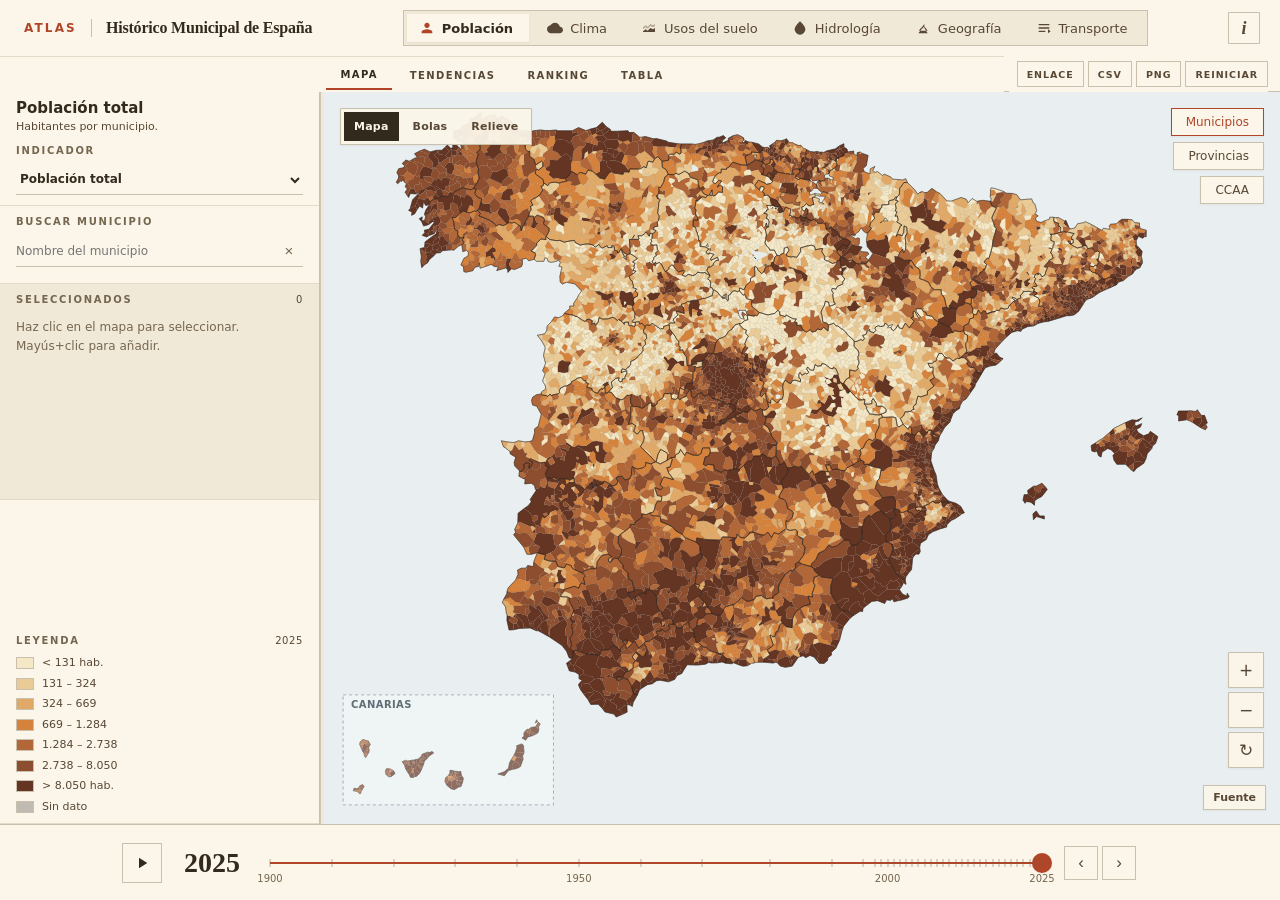
==== commit 02e79366: "Update spain_municipal from OneDrive (sprint visores 2026-09) Co-Authored-By: Claude Opus 5 (1M cont" ====
--- a/visor.html
+++ b/visor.html
@@ -6,9 +6,9 @@
 <meta name="viewport" content="width=device-width, initial-scale=1.0">
 <title>Atlas Histórico Municipal de España</title>
 <link rel="icon" href="data:,">
-<link rel="stylesheet" href="css/styles.css?v=20260906i">
-<script src="vendor/d3.v7.min.js?v=20260906i"></script>
-<script src="vendor/topojson-client.min.js?v=20260906i"></script>
+<link rel="stylesheet" href="css/styles.css?v=20260906n">
+<script src="vendor/d3.v7.min.js?v=20260906n"></script>
+<script src="vendor/topojson-client.min.js?v=20260906n"></script>
 </head>
 <body>
 
@@ -277,6 +277,6 @@
     </div>
 </section>
 
-<script type="module" src="js/app.js?v=20260906i"></script>
+<script type="module" src="js/app.js?v=20260906n"></script>
 </body>
 </html>
--- a/css/styles.css
+++ b/css/styles.css
@@ -438,7 +438,11 @@
 }
 .legend-swatch {
     width: 18px; height: 12px;
-    border: 1px solid rgba(0,0,0,0.06);
+    /* Hairline en --rule y no en rgba(0,0,0,.06): la casilla «Cero»
+       (#faf5e6) queda a 0,87 dE del papel del panel (--bg #fbf6e9) y sin
+       un borde visible la clave de la leyenda no se ve. --rule da 12,5 dE
+       contra el papel y 12,2 contra el relleno. Verificado 2026-09-06. */
+    border: 1px solid var(--rule);
     flex-shrink: 0;
 }
 .legend-line {
@@ -447,10 +451,35 @@
     border-top-width: 2px;
     border-top-style: solid;
 }
-.legend-line.ov-roman { border-top: 2px dashed #f2b86b; }
-.legend-line.ov-rail-iberian { border-top: 2px solid #4da3ff; }
-.legend-line.ov-rail-narrow { border-top: 2px dashed #55d59a; }
-.legend-line.ov-rail-hsr { border-top: 2.5px solid #ff6b6b; }
+.legend-line.ov-roman { border-top: 2px dashed #8f3b1f; }
+.legend-line.ov-rail-iberian { border-top: 2px solid #22384a; }
+.legend-line.ov-rail-narrow { border-top: 2px dashed #4f8b99; }
+.legend-line.ov-rail-hsr { border-top: 2.5px solid #7c5c9c; }
+
+/* Barra continua: se usa cuando el relleno del mapa es continuo, para que la
+   leyenda no prometa escalones que el mapa no dibuja. Revisado 2026-09-06. */
+.legend-ramp {
+    display: flex;
+    flex-direction: column;
+    gap: 3px;
+}
+.legend-ramp-bar {
+    height: 12px;
+    width: 100%;
+    border: 1px solid rgba(51, 42, 30, 0.18);
+}
+.legend-ramp-scale {
+    display: flex;
+    font-size: 10px;
+    color: var(--ink-soft);
+    line-height: 1.25;
+    gap: 4px;
+}
+.legend-ramp-caption {
+    font-size: 10px;
+    color: var(--ink-mute);
+    line-height: 1.3;
+}
 
 /* ── Selection panel ── */
 .selection-panel { background: var(--bg-alt); }
@@ -741,24 +770,24 @@
     cursor: help;
 }
 .map .ov-roman {
-    stroke: #f2b86b;
+    stroke: #8f3b1f;
     stroke-width: 3.1;
     stroke-dasharray: 4 3;
     opacity: 1;
 }
 .map .ov-rail-iberian {
-    stroke: #4da3ff;
+    stroke: #22384a;
     stroke-width: 2.7;
     opacity: 1;
 }
 .map .ov-rail-narrow {
-    stroke: #55d59a;
+    stroke: #4f8b99;
     stroke-width: 2.35;
     stroke-dasharray: 3 2;
     opacity: 1;
 }
 .map .ov-rail-hsr {
-    stroke: #ff6b6b;
+    stroke: #7c5c9c;
     stroke-width: 3.2;
     opacity: 1;
 }
@@ -772,7 +801,7 @@
     stroke-width: 0.34;
 }
 .map.route-mode .municipio.selected {
-    fill: rgba(192, 57, 43, 0.18);
+    fill: rgba(176, 69, 40, 0.18);
     stroke: var(--accent);
     stroke-width: 1.8;
 }
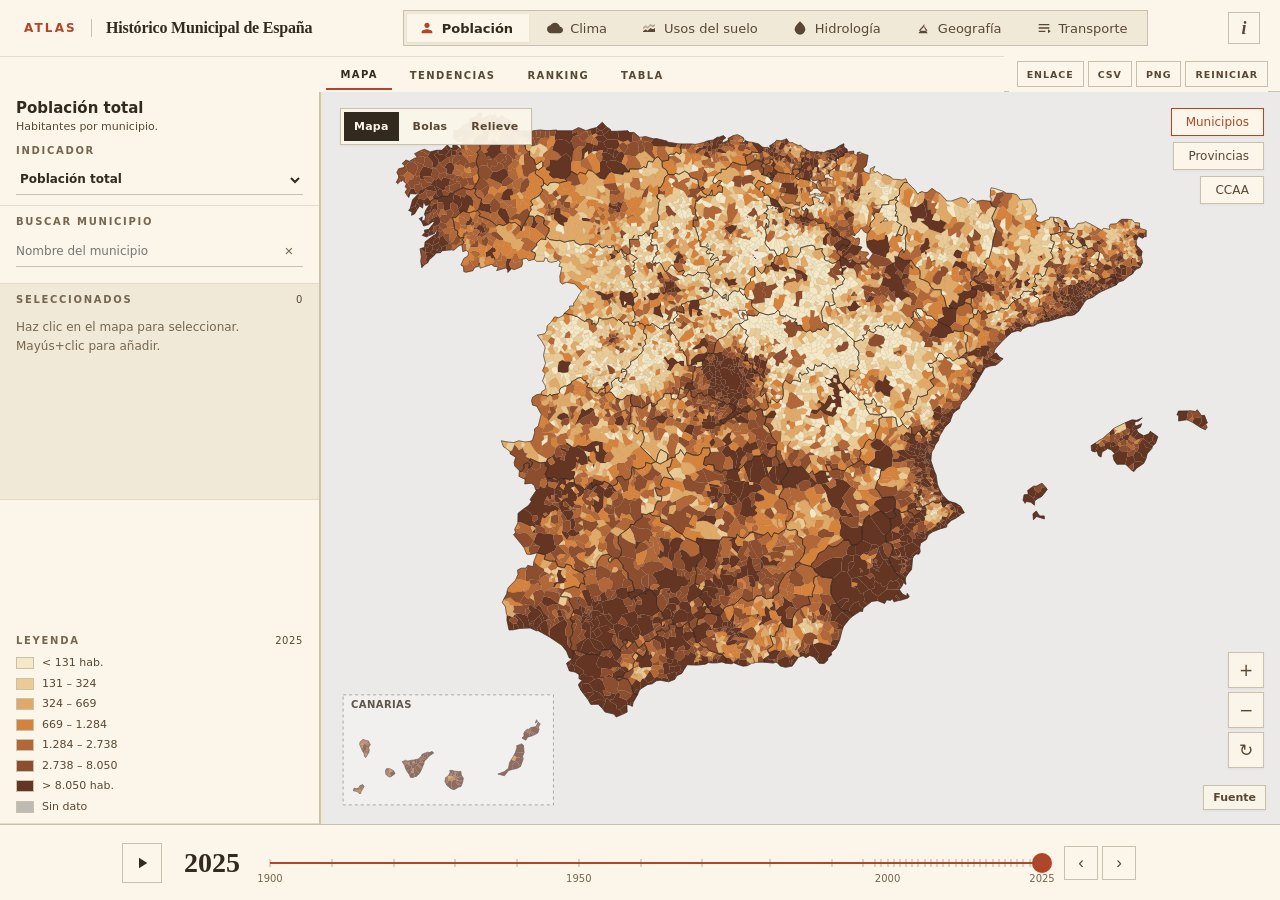
==== commit 726a4cbd: "Update spain_municipal from OneDrive (sprint visores 2026-09) Co-Authored-By: Claude Opus 5 (1M cont" ====
--- a/visor.html
+++ b/visor.html
@@ -6,9 +6,9 @@
 <meta name="viewport" content="width=device-width, initial-scale=1.0">
 <title>Atlas Histórico Municipal de España</title>
 <link rel="icon" href="data:,">
-<link rel="stylesheet" href="css/styles.css?v=20260906n">
-<script src="vendor/d3.v7.min.js?v=20260906n"></script>
-<script src="vendor/topojson-client.min.js?v=20260906n"></script>
+<link rel="stylesheet" href="css/styles.css?v=20260908b">
+<script src="vendor/d3.v7.min.js?v=20260908b"></script>
+<script src="vendor/topojson-client.min.js?v=20260908b"></script>
 </head>
 <body>
 
@@ -277,6 +277,6 @@
     </div>
 </section>
 
-<script type="module" src="js/app.js?v=20260906n"></script>
+<script type="module" src="js/app.js?v=20260908b"></script>
 </body>
 </html>
--- a/css/styles.css
+++ b/css/styles.css
@@ -12,11 +12,19 @@
        colores de las capas de transporte se quedan EXACTAMENTE como estaban. */
     --bg: #fbf6e9;            /* --cal de la portada: paneles y superficies */
     --bg-alt: #f1e9d7;        /* --papel de la portada: fondo hundido y hover */
-    --bg-map: #e9eff0;        /* lienzo del mapa (agua/vacio): se queda FRIO a
-                                 proposito. El quintil bajo de POP_COLORS (#fbe8c2)
-                                 se eligio para leerse sobre este gris-ceniza; en
-                                 crema desapareceria. Tampoco es el color de
-                                 "sin dato" (ese es NO_DATA_COLOR en js/app.js). */
+    --bg-map: #eceae8;        /* lienzo del mapa (agua/vacio): gris de papel, ya
+                                 no el gris-azul #e9eff0 de antes (portada V7,
+                                 2026-09-08: «la paleta del interior es la de la
+                                 portada»). Remedido con dE2000 contra las 21
+                                 clases de las tres rampas, «cero», «sin dato» y
+                                 la tierra base, tambien en deuteranopia y
+                                 protanopia: minimo 6,07 dE (antes 7,73; umbral
+                                 de separable 5). No es el color de "sin dato"
+                                 (ese es NO_DATA_COLOR en js/app.js). */
+    --teal: #114855;          /* --teal de la portada: agua (embalses, rios,
+                                 precipitacion), extremo de SEQ_COOL */
+    --teal-soft: #2f6570;     /* teal asentado para trazos y texto (6,05:1) */
+    --teal-wash: rgba(17,72,85,0.08);
     --ink: #332a1e;           /* --tinta */
     --ink-soft: #584735;      /* --tinta2 */
     --ink-mute: #75664f;      /* --muted (#8b7a62) asentado: el original da 3,8:1
@@ -451,10 +459,15 @@
     border-top-width: 2px;
     border-top-style: solid;
 }
-.legend-line.ov-roman { border-top: 2px dashed #8f3b1f; }
-.legend-line.ov-rail-iberian { border-top: 2px solid #22384a; }
-.legend-line.ov-rail-narrow { border-top: 2px dashed #4f8b99; }
-.legend-line.ov-rail-hsr { border-top: 2.5px solid #7c5c9c; }
+/* Las cuatro tintas de las redes son las de la portada V7 (2026-09-08):
+   calzadas = sanguina oscura a trazos, via iberica = tinta, via estrecha =
+   teal a trazos, AVE = minio. Medidas: pares a >= 18,6 dE (>= 10,9 en
+   protanopia, calzadas/iberica, que ademas se separan por el trazo);
+   sobre la tierra base #f1e9d7, el mas claro (minio) da 3,69:1. */
+.legend-line.ov-roman { border-top: 2px dashed var(--accent-strong); }
+.legend-line.ov-rail-iberian { border-top: 2px solid var(--ink); }
+.legend-line.ov-rail-narrow { border-top: 2px dashed var(--teal); }
+.legend-line.ov-rail-hsr { border-top: 2.5px solid #c4562b; }
 
 /* Barra continua: se usa cuando el relleno del mapa es continuo, para que la
    leyenda no prometa escalones que el mapa no dibuja. Revisado 2026-09-06. */
@@ -602,8 +615,8 @@
     fill: var(--bg-map);
 }
 .map .country-fill {
-    fill: #e7ece9;
-    stroke: rgba(43, 58, 66, 0.28);
+    fill: var(--bg-alt);
+    stroke: rgba(51, 42, 30, 0.30);
     stroke-width: 0.7;
     pointer-events: none;
     vector-effect: non-scaling-stroke;
@@ -649,7 +662,7 @@
 .map.visual-bubbles .ccaa-fill {
     fill: rgba(255, 255, 255, 0.42);
     fill-opacity: 0.45;
-    stroke: rgba(88, 99, 106, 0.18);
+    stroke: rgba(51, 42, 30, 0.18);
     pointer-events: none;
 }
 .map.visual-relief .municipio,
@@ -657,7 +670,7 @@
 .map.visual-relief .ccaa-fill {
     fill: rgba(255, 255, 255, 0.06);
     fill-opacity: 0.08;
-    stroke: rgba(88, 99, 106, 0.05);
+    stroke: rgba(51, 42, 30, 0.05);
     pointer-events: none;
 }
 .map.visual-relief .layer-municipios,
@@ -702,11 +715,11 @@
     stroke-width: 0.22;
 }
 .map.climate-mode .provincia-line {
-    stroke: rgba(43, 58, 66, 0.48);
+    stroke: rgba(51, 42, 30, 0.48);
     stroke-width: 0.95;
 }
 .map.climate-mode .ccaa-line {
-    stroke: rgba(35, 45, 52, 0.68);
+    stroke: rgba(51, 42, 30, 0.68);
     stroke-width: 1.2;
 }
 .map .provincia-line {
@@ -748,14 +761,14 @@
 }
 .map .inset-frame {
     fill: rgba(255, 255, 255, 0.28);
-    stroke: rgba(75, 92, 105, 0.55);
+    stroke: rgba(51, 42, 30, 0.45);
     stroke-width: 0.8;
     stroke-dasharray: 3 3;
     pointer-events: none;
     vector-effect: non-scaling-stroke;
 }
 .map .inset-label {
-    fill: rgba(55, 70, 82, 0.78);
+    fill: rgba(51, 42, 30, 0.78);
     font-size: 10px;
     font-weight: 600;
     letter-spacing: 0.04em;
@@ -770,24 +783,24 @@
     cursor: help;
 }
 .map .ov-roman {
-    stroke: #8f3b1f;
+    stroke: var(--accent-strong);
     stroke-width: 3.1;
     stroke-dasharray: 4 3;
     opacity: 1;
 }
 .map .ov-rail-iberian {
-    stroke: #22384a;
+    stroke: var(--ink);
     stroke-width: 2.7;
     opacity: 1;
 }
 .map .ov-rail-narrow {
-    stroke: #4f8b99;
+    stroke: var(--teal);
     stroke-width: 2.35;
     stroke-dasharray: 3 2;
     opacity: 1;
 }
 .map .ov-rail-hsr {
-    stroke: #7c5c9c;
+    stroke: #c4562b;
     stroke-width: 3.2;
     opacity: 1;
 }
@@ -1615,18 +1628,19 @@
 .trend-chart .climate-bar {
     shape-rendering: crispEdges;
 }
+/* Climograma: lluvia en teal de agua, temperatura en sanguina (portada V7). */
 .trend-chart .climogram-prec-avg {
-    fill: #1d91c0;
+    fill: var(--teal-soft);
     opacity: 0.18;
 }
 .trend-chart .climogram-prec-current {
-    fill: #1d91c0;
+    fill: var(--teal-soft);
     opacity: 0.74;
 }
 .trend-chart .climogram-temp-avg,
 .trend-chart .climogram-temp-current {
     fill: none;
-    stroke: #c44e10;
+    stroke: var(--accent);
 }
 .trend-chart .climogram-temp-avg {
     stroke-width: 1.4;
@@ -1637,8 +1651,8 @@
     stroke-width: 2.2;
 }
 .trend-chart .climogram-temp-dot {
-    fill: #c44e10;
-    stroke: #fff;
+    fill: var(--accent);
+    stroke: var(--bg);
     stroke-width: 1;
 }
 .trend-chart .climogram-axis-title {
@@ -1646,11 +1660,11 @@
     font-weight: 800;
 }
 .trend-chart .climogram-prec-title {
-    fill: #1d91c0;
+    fill: var(--teal-soft);
 }
 .trend-chart .climogram-temp-title,
 .trend-chart .temp-axis-label {
-    fill: #c44e10;
+    fill: var(--accent);
 }
 .trend-note {
     border: 1px dashed var(--rule);
@@ -1991,7 +2005,7 @@
     .nav-btn { padding: 8px 9px; font-size: 10px; }
 }
 @media (max-width: 880px) {
-    .topbar { padding: 0 46px 0 12px; gap: 10px; }
+    .topbar { padding: 0 72px 0 12px; gap: 10px; } /* el boton «i» mide 44 px a 20 px del borde: las pestanas no pasan por debajo */
     .topbar-left { min-width: auto; }
     .topbar-nav {
         position: absolute;
